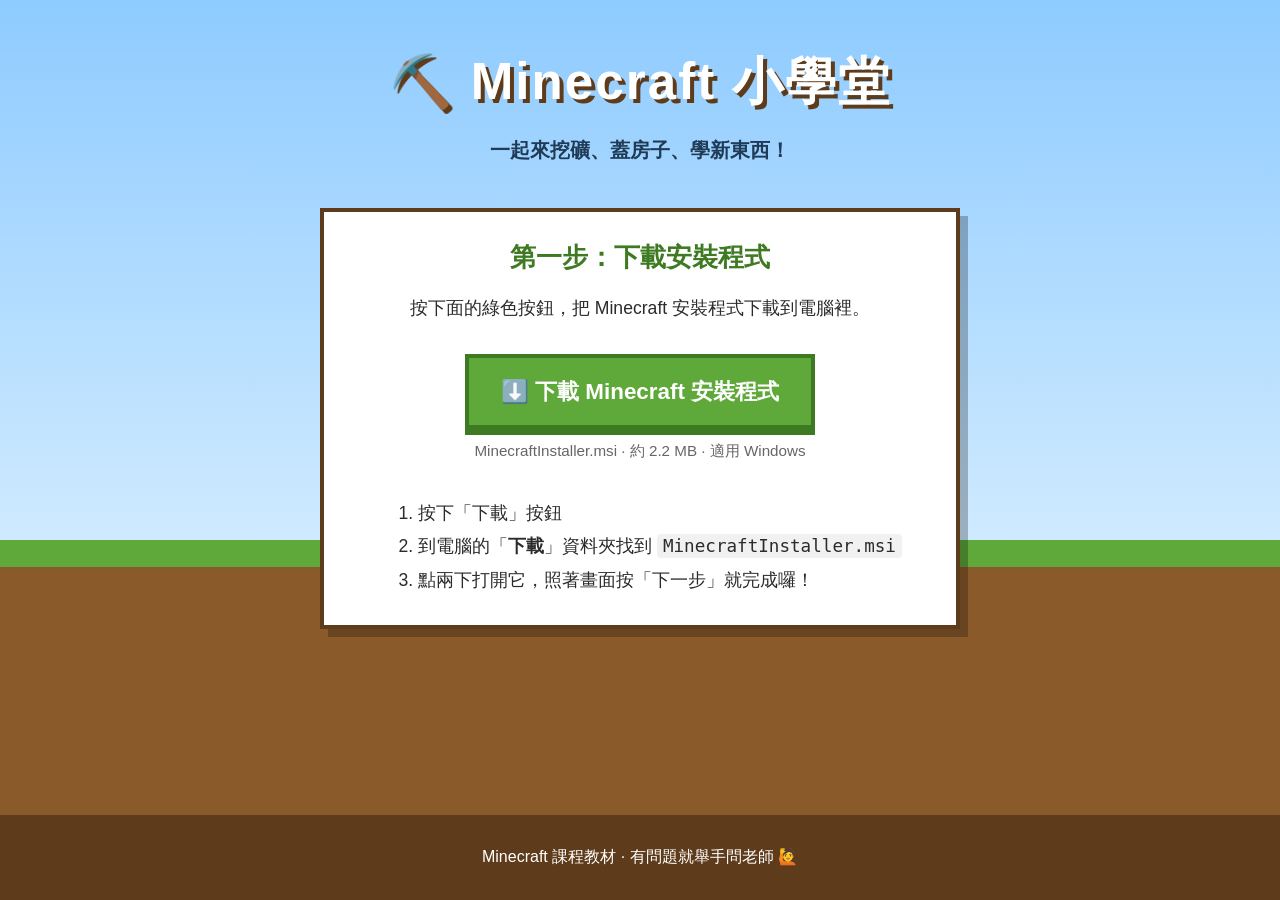
==== index.html @ a569761c "Add Minecraft class site with installer download Co-Authored-By: Claude Opus 5.5 <noreply@anthropic." ====
<!DOCTYPE html>
<html lang="zh-Hant">
<head>
  <meta charset="UTF-8">
  <meta name="viewport" content="width=device-width, initial-scale=1.0">
  <title>Minecraft 小學堂</title>
  <link rel="stylesheet" href="style.css">
</head>
<body>
  <header class="hero">
    <h1>⛏️ Minecraft 小學堂</h1>
    <p class="subtitle">一起來挖礦、蓋房子、學新東西！</p>
  </header>

  <main>
    <section class="card">
      <h2>第一步：下載安裝程式</h2>
      <p>按下面的綠色按鈕，把 Minecraft 安裝程式下載到電腦裡。</p>

      <a class="btn-download" href="downloads/MinecraftInstaller.msi" download>
        ⬇️ 下載 Minecraft 安裝程式
      </a>
      <p class="file-info">MinecraftInstaller.msi · 約 2.2 MB · 適用 Windows</p>

      <ol class="steps">
        <li>按下「下載」按鈕</li>
        <li>到電腦的「<strong>下載</strong>」資料夾找到 <code>MinecraftInstaller.msi</code></li>
        <li>點兩下打開它，照著畫面按「下一步」就完成囉！</li>
      </ol>
    </section>
  </main>

  <footer>
    <p>Minecraft 課程教材 · 有問題就舉手問老師 🙋</p>
  </footer>
</body>
</html>
---- style.css ----
:root {
  --sky: #8ecbff;
  --grass: #5fa83a;
  --grass-dark: #3d7a22;
  --dirt: #8b5a2b;
  --dirt-dark: #5e3b1a;
  --card: #ffffff;
  --text: #2b2b2b;
  --muted: #666;
}

* { box-sizing: border-box; }

body {
  margin: 0;
  font-family: "Microsoft JhengHei", "PingFang TC", "Noto Sans TC", sans-serif;
  color: var(--text);
  background: linear-gradient(var(--sky) 0%, #cfeaff 60%, var(--grass) 60%, var(--grass) 63%, var(--dirt) 63%);
  background-attachment: fixed;
  min-height: 100vh;
  display: flex;
  flex-direction: column;
}

.hero {
  text-align: center;
  padding: 48px 16px 24px;
}

.hero h1 {
  margin: 0;
  font-size: clamp(2rem, 6vw, 3.2rem);
  color: #fff;
  text-shadow: 4px 4px 0 var(--dirt-dark);
  letter-spacing: 2px;
}

.subtitle {
  font-size: 1.25rem;
  color: #1f3b57;
  font-weight: bold;
}

main {
  flex: 1;
  padding: 0 16px 32px;
}

.card {
  max-width: 640px;
  margin: 0 auto;
  background: var(--card);
  border: 4px solid var(--dirt-dark);
  box-shadow: 8px 8px 0 rgba(0, 0, 0, 0.25);
  padding: 28px 24px;
  text-align: center;
}

.card h2 {
  margin-top: 0;
  color: var(--grass-dark);
  font-size: 1.6rem;
}

.card p { font-size: 1.1rem; }

.btn-download {
  display: inline-block;
  margin: 16px 0 8px;
  padding: 18px 32px;
  font-size: 1.4rem;
  font-weight: bold;
  color: #fff;
  text-decoration: none;
  background: var(--grass);
  border: 4px solid var(--grass-dark);
  box-shadow: 0 6px 0 var(--grass-dark);
  transition: transform 0.08s, box-shadow 0.08s, background 0.15s;
}

.btn-download:hover { background: #6fc043; }

.btn-download:active {
  transform: translateY(6px);
  box-shadow: 0 0 0 var(--grass-dark);
}

.btn-download:focus-visible {
  outline: 4px solid #ffd23f;
  outline-offset: 4px;
}

.file-info {
  color: var(--muted);
  font-size: 0.95rem !important;
  margin-top: 4px;
}

.steps {
  text-align: left;
  display: inline-block;
  margin: 20px auto 0;
  font-size: 1.1rem;
  line-height: 1.9;
}

code {
  background: #f1f1f1;
  padding: 2px 6px;
  border-radius: 4px;
}

footer {
  text-align: center;
  color: #fff;
  padding: 16px;
  background: var(--dirt-dark);
}
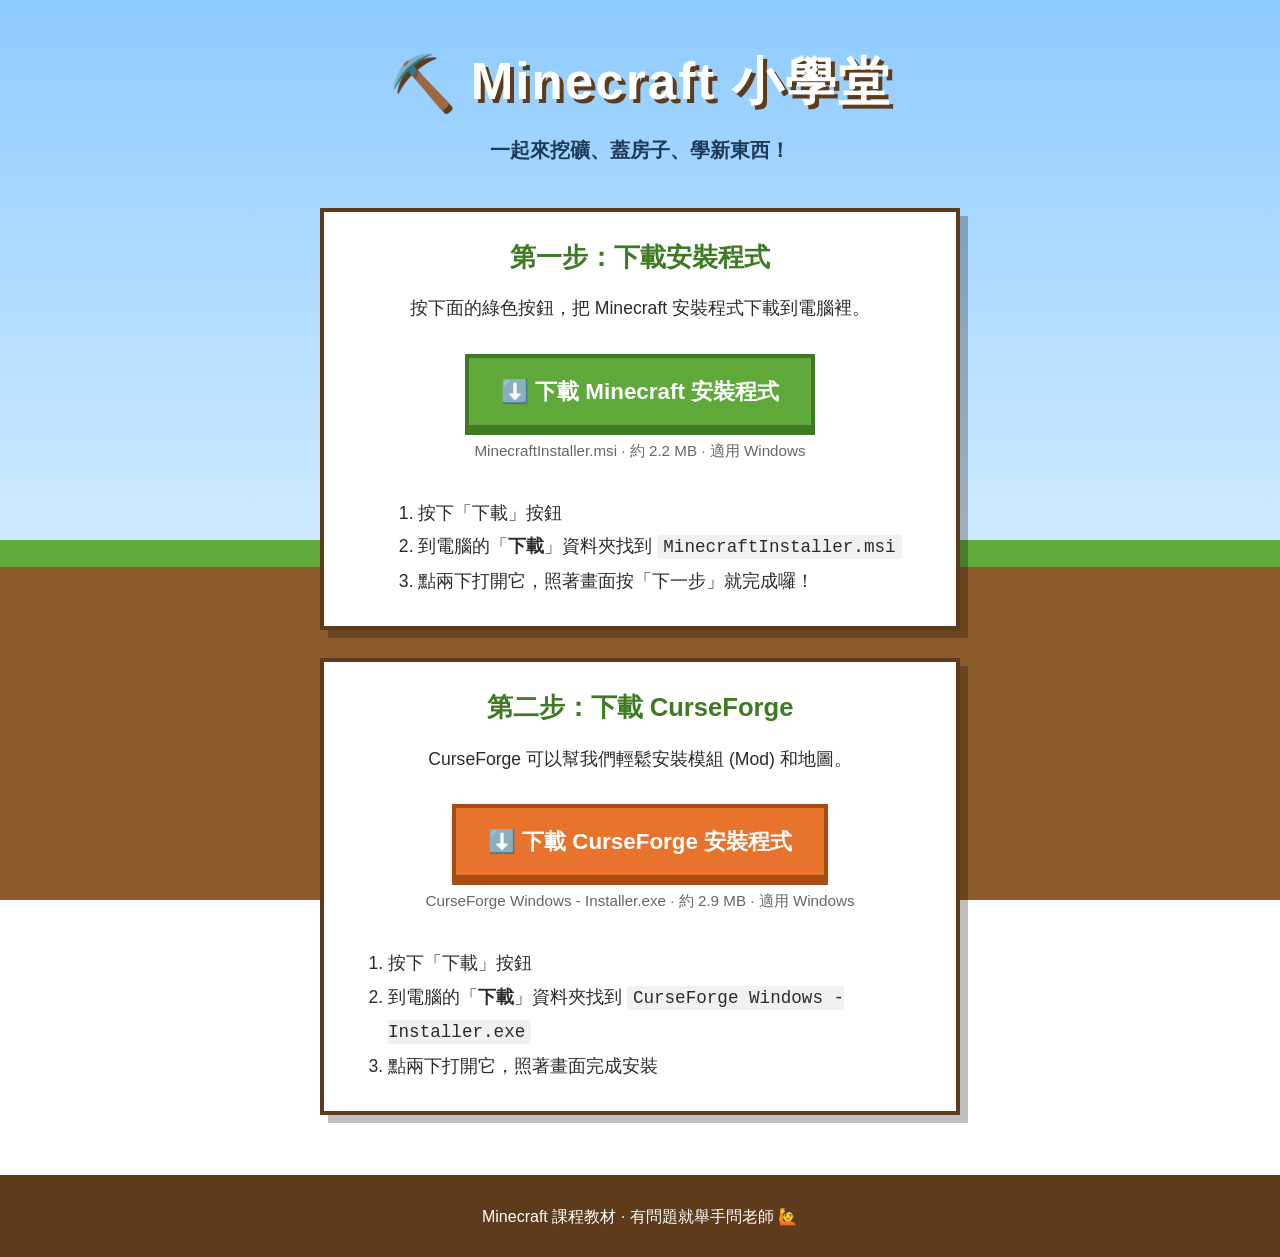
==== commit b761a974: "Add CurseForge installer download button Co-Authored-By: Claude Opus 5.5 <noreply@anthropic.com>" ====
--- a/index.html
+++ b/index.html
@@ -28,6 +28,22 @@
         <li>點兩下打開它，照著畫面按「下一步」就完成囉！</li>
       </ol>
     </section>
+
+    <section class="card">
+      <h2>第二步：下載 CurseForge</h2>
+      <p>CurseForge 可以幫我們輕鬆安裝模組 (Mod) 和地圖。</p>
+
+      <a class="btn-download btn-orange" href="downloads/CurseForge%20Windows%20-%20Installer.exe" download>
+        ⬇️ 下載 CurseForge 安裝程式
+      </a>
+      <p class="file-info">CurseForge Windows - Installer.exe · 約 2.9 MB · 適用 Windows</p>
+
+      <ol class="steps">
+        <li>按下「下載」按鈕</li>
+        <li>到電腦的「<strong>下載</strong>」資料夾找到 <code>CurseForge Windows - Installer.exe</code></li>
+        <li>點兩下打開它，照著畫面完成安裝</li>
+      </ol>
+    </section>
   </main>
 
   <footer>
--- a/style.css
+++ b/style.css
@@ -48,7 +48,7 @@
 
 .card {
   max-width: 640px;
-  margin: 0 auto;
+  margin: 0 auto 28px;
   background: var(--card);
   border: 4px solid var(--dirt-dark);
   box-shadow: 8px 8px 0 rgba(0, 0, 0, 0.25);
@@ -85,6 +85,16 @@
   box-shadow: 0 0 0 var(--grass-dark);
 }
 
+.btn-orange {
+  background: #e8732c;
+  border-color: #a84c14;
+  box-shadow: 0 6px 0 #a84c14;
+}
+
+.btn-orange:hover { background: #f5893f; }
+
+.btn-orange:active { box-shadow: 0 0 0 #a84c14; }
+
 .btn-download:focus-visible {
   outline: 4px solid #ffd23f;
   outline-offset: 4px;
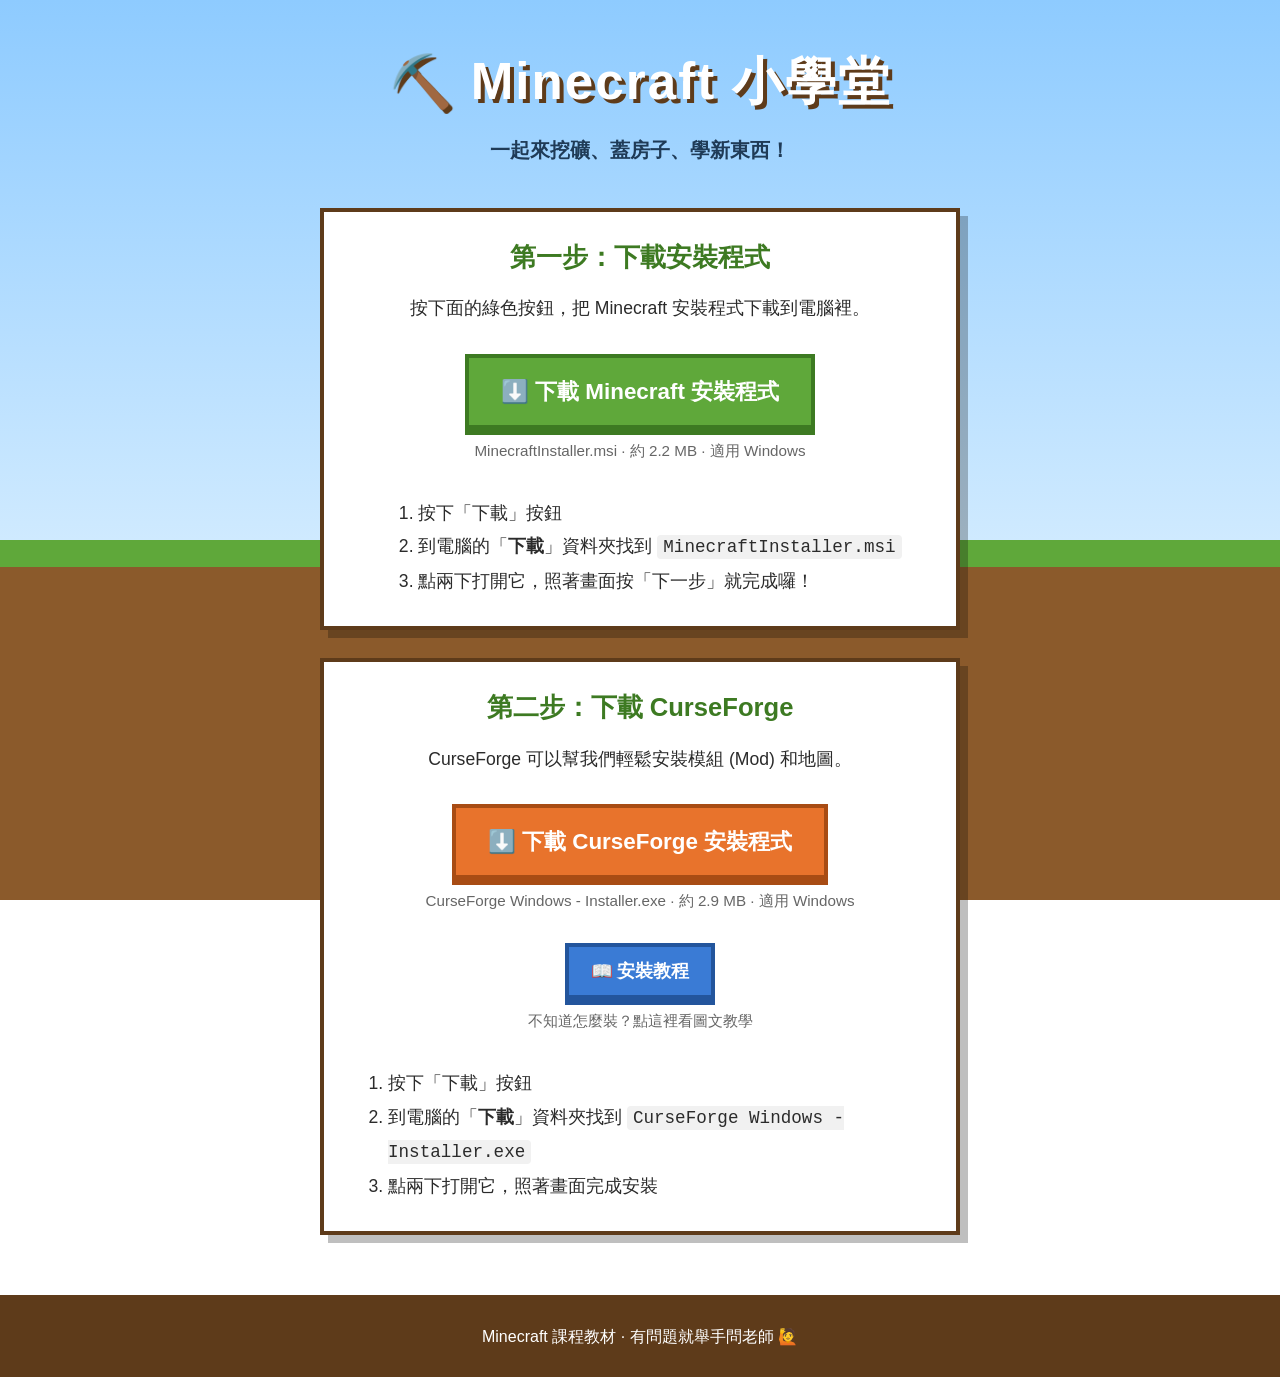
==== commit e8d92ce0: "Add CurseForge step-by-step install guide Co-Authored-By: Claude Opus 5.5 <noreply@anthropic.com>" ====
--- a/index.html
+++ b/index.html
@@ -38,6 +38,11 @@
       </a>
       <p class="file-info">CurseForge Windows - Installer.exe · 約 2.9 MB · 適用 Windows</p>
 
+      <a class="btn-download btn-guide btn-small" href="curseforge-guide.html">
+        📖 安裝教程
+      </a>
+      <p class="file-info">不知道怎麼裝？點這裡看圖文教學</p>
+
       <ol class="steps">
         <li>按下「下載」按鈕</li>
         <li>到電腦的「<strong>下載</strong>」資料夾找到 <code>CurseForge Windows - Installer.exe</code></li>
--- a/style.css
+++ b/style.css
@@ -95,6 +95,21 @@
 
 .btn-orange:active { box-shadow: 0 0 0 #a84c14; }
 
+.btn-small {
+  padding: 12px 22px;
+  font-size: 1.1rem;
+}
+
+.btn-guide {
+  background: #3a7bd5;
+  border-color: #23559c;
+  box-shadow: 0 6px 0 #23559c;
+}
+
+.btn-guide:hover { background: #4f8fe6; }
+
+.btn-guide:active { box-shadow: 0 0 0 #23559c; }
+
 .btn-download:focus-visible {
   outline: 4px solid #ffd23f;
   outline-offset: 4px;
@@ -126,3 +141,54 @@
   padding: 16px;
   background: var(--dirt-dark);
 }
+
+/* ---------- 教程頁 ---------- */
+.back-link {
+  max-width: 820px;
+  margin: 0 auto 28px;
+  font-size: 1.1rem;
+  font-weight: bold;
+}
+
+.back-link a { color: #1f3b57; }
+
+.guide-step {
+  max-width: 820px;
+  position: relative;
+}
+
+.step-num {
+  position: absolute;
+  top: -20px;
+  left: -16px;
+  width: 52px;
+  height: 52px;
+  line-height: 44px;
+  text-align: center;
+  font-size: 1.6rem;
+  font-weight: bold;
+  color: #fff;
+  background: #e8732c;
+  border: 4px solid #a84c14;
+}
+
+.guide-step img {
+  display: block;
+  max-width: 100%;
+  height: auto;
+  margin: 16px auto 0;
+  border: 3px solid #333;
+}
+
+.tip {
+  background: #fff6d6;
+  border-left: 6px solid #ffc83d;
+  padding: 10px 14px;
+  text-align: left;
+}
+
+.guide-step.done { background: #eaf7e1; }
+
+@media (max-width: 600px) {
+  .step-num { left: 8px; }
+}
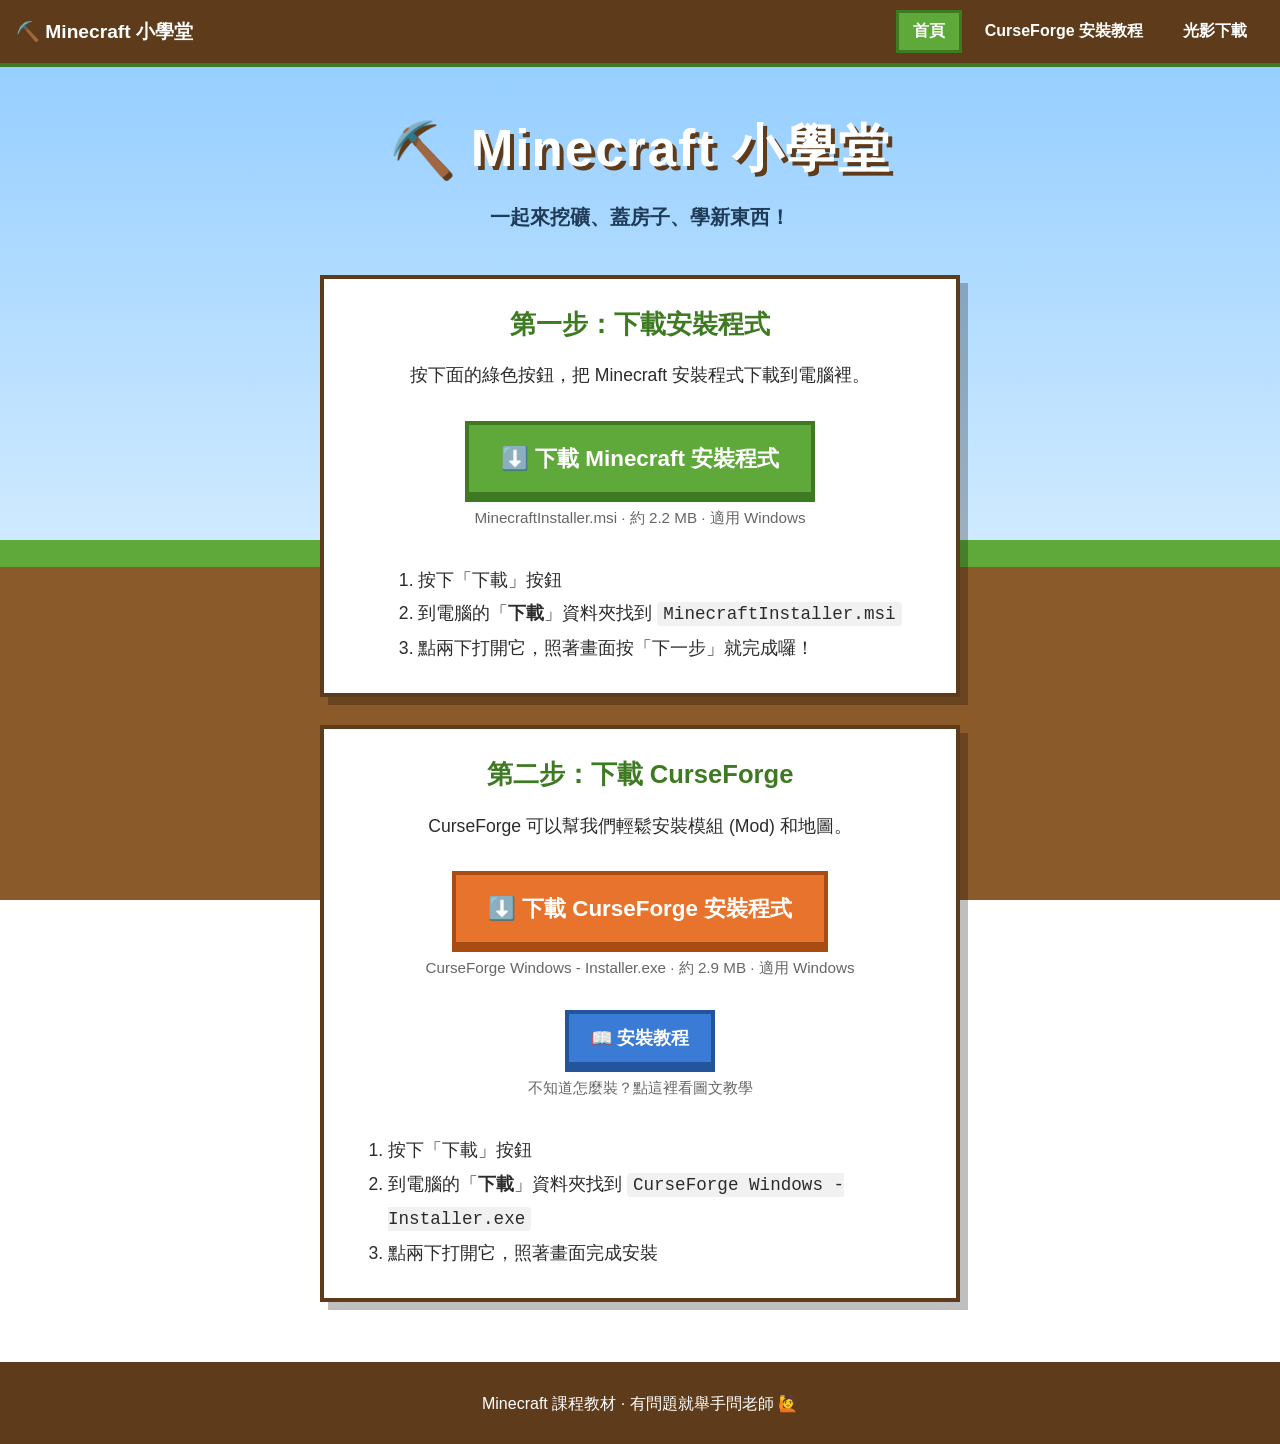
==== commit 56c55e34: "Add shaders guide page and top navigation menu Co-Authored-By: Claude Opus 5.5 <noreply@anthropic.co" ====
--- a/index.html
+++ b/index.html
@@ -7,6 +7,15 @@
   <link rel="stylesheet" href="style.css">
 </head>
 <body>
+  <nav class="topnav">
+    <a class="brand" href="index.html">⛏️ Minecraft 小學堂</a>
+    <ul>
+      <li><a href="index.html" aria-current="page">首頁</a></li>
+      <li><a href="curseforge-guide.html">CurseForge 安裝教程</a></li>
+      <li><a href="shaders-guide.html">光影下載</a></li>
+    </ul>
+  </nav>
+
   <header class="hero">
     <h1>⛏️ Minecraft 小學堂</h1>
     <p class="subtitle">一起來挖礦、蓋房子、學新東西！</p>
--- a/style.css
+++ b/style.css
@@ -192,3 +192,52 @@
 @media (max-width: 600px) {
   .step-num { left: 8px; }
 }
+
+/* ---------- 上方選單 ---------- */
+.topnav {
+  display: flex;
+  flex-wrap: wrap;
+  align-items: center;
+  justify-content: space-between;
+  gap: 8px 16px;
+  padding: 10px 16px;
+  background: var(--dirt-dark);
+  border-bottom: 4px solid var(--grass-dark);
+}
+
+.topnav .brand {
+  color: #fff;
+  font-weight: bold;
+  font-size: 1.2rem;
+  text-decoration: none;
+}
+
+.topnav ul {
+  display: flex;
+  flex-wrap: wrap;
+  gap: 6px;
+  margin: 0;
+  padding: 0;
+  list-style: none;
+}
+
+.topnav ul a {
+  display: block;
+  padding: 8px 14px;
+  color: #fff;
+  font-weight: bold;
+  text-decoration: none;
+  border: 3px solid transparent;
+}
+
+.topnav ul a:hover { background: rgba(255, 255, 255, 0.15); }
+
+.topnav ul a[aria-current="page"] {
+  background: var(--grass);
+  border-color: var(--grass-dark);
+}
+
+.tip.warn {
+  background: #ffe3e0;
+  border-left-color: #e0442f;
+}
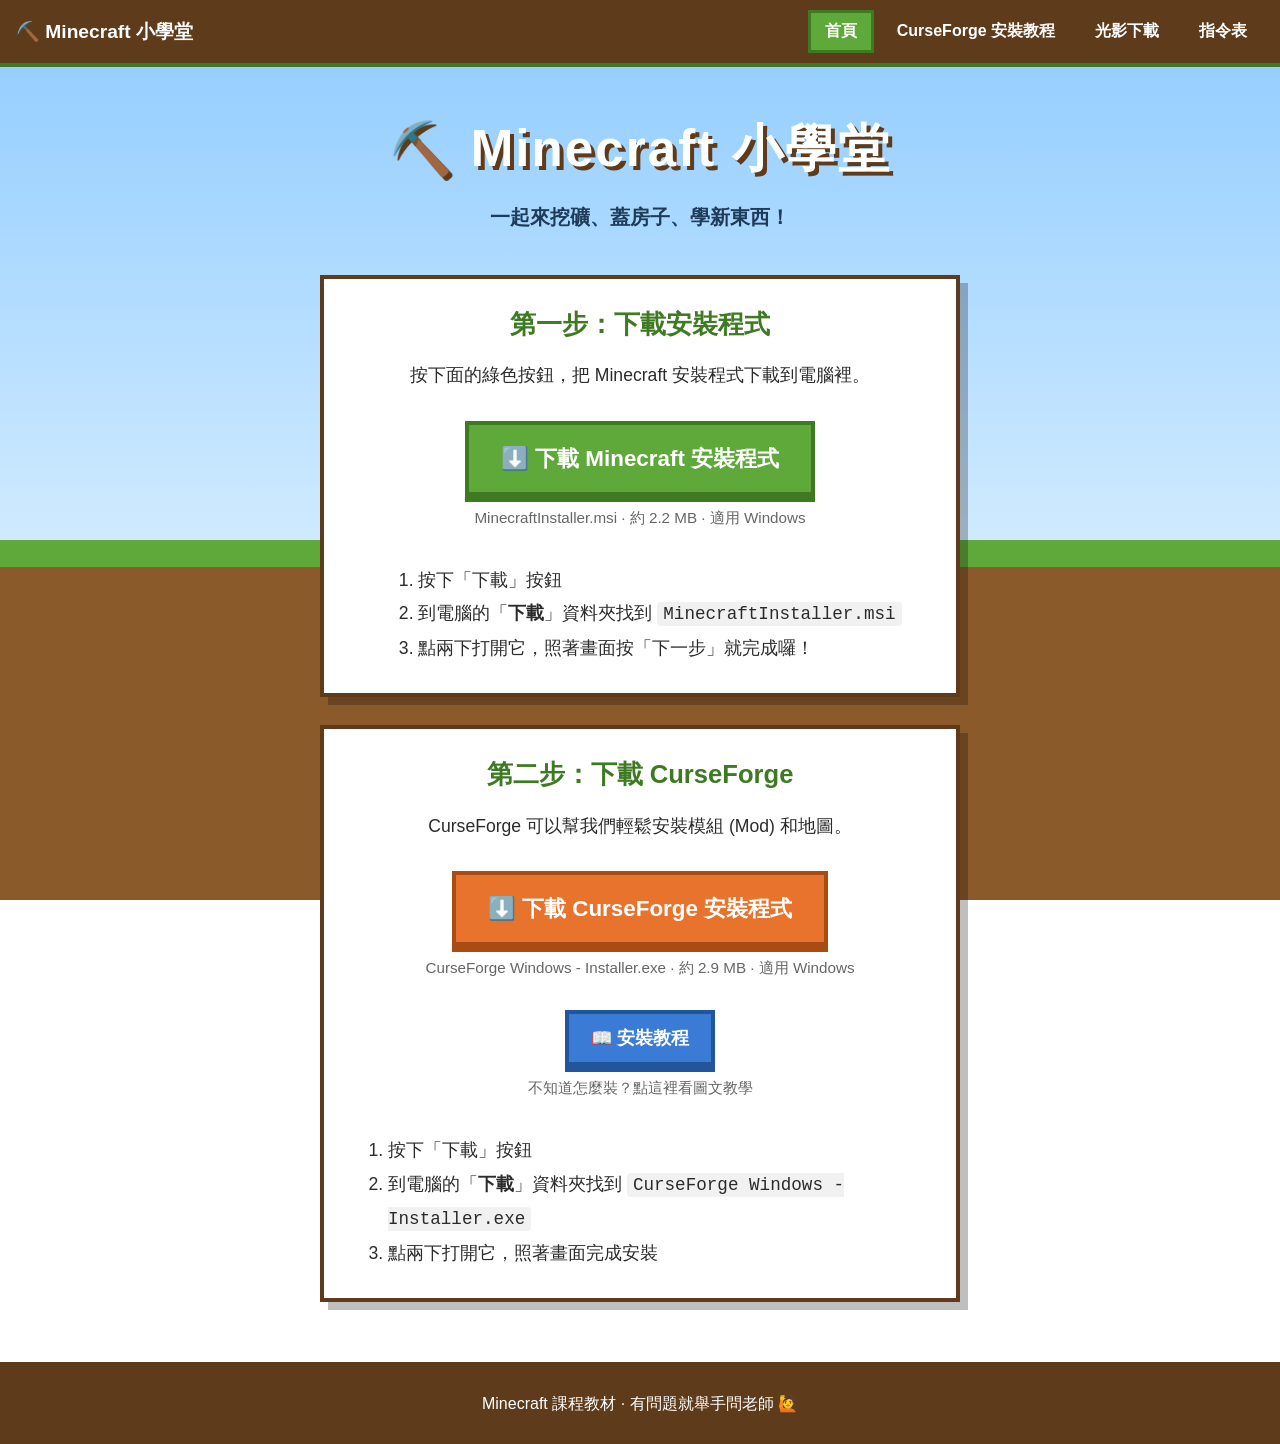
==== commit d5357bf7: "Add command table page with ID dropdowns and copy buttons Co-Authored-By: Claude Opus 5.5 <noreply@a" ====
--- a/index.html
+++ b/index.html
@@ -13,6 +13,7 @@
       <li><a href="index.html" aria-current="page">首頁</a></li>
       <li><a href="curseforge-guide.html">CurseForge 安裝教程</a></li>
       <li><a href="shaders-guide.html">光影下載</a></li>
+      <li><a href="commands.html">指令表</a></li>
     </ul>
   </nav>
 
--- a/style.css
+++ b/style.css
@@ -241,3 +241,107 @@
   background: #ffe3e0;
   border-left-color: #e0442f;
 }
+
+/* ---------- 指令表 ---------- */
+.cmd-howto, .cmd-card {
+  max-width: 980px;
+  text-align: left;
+}
+
+.cmd-howto .steps { display: block; margin-top: 0; }
+
+kbd {
+  display: inline-block;
+  min-width: 1.6em;
+  padding: 1px 6px;
+  font-family: inherit;
+  font-weight: bold;
+  text-align: center;
+  background: #eee;
+  border: 2px solid #999;
+  border-bottom-width: 4px;
+  border-radius: 4px;
+}
+
+.cmd-table { display: flex; flex-direction: column; }
+
+.cmd-row {
+  display: grid;
+  grid-template-columns: minmax(160px, 1fr) 2fr;
+  gap: 8px 16px;
+  align-items: center;
+  padding: 12px 0;
+  border-top: 2px dashed #ddd;
+}
+
+.cmd-use {
+  font-size: 1.1rem;
+  font-weight: bold;
+}
+
+.cmd-right {
+  display: flex;
+  align-items: center;
+  gap: 10px;
+  min-width: 0;
+}
+
+.cmd-code {
+  flex: 1;
+  min-width: 0;
+  display: flex;
+  flex-wrap: wrap;
+  align-items: center;
+  row-gap: 4px;
+  padding: 8px 10px;
+  font-family: Consolas, "Courier New", monospace;
+  font-size: 1rem;
+  color: #f5f5f5;
+  background: #2b2b2b;
+  border: 3px solid #111;
+  border-radius: 0;
+  white-space: pre-wrap;
+  word-break: break-all;
+}
+
+.cmd-code select,
+.cmd-code input {
+  margin: 0 2px;
+  padding: 3px 4px;
+  font-family: inherit;
+  font-size: 0.95rem;
+  color: #2b2b2b;
+  background: #ffe9a8;
+  border: 2px solid #ffc83d;
+  max-width: 100%;
+}
+
+.btn-copy {
+  flex-shrink: 0;
+  padding: 10px 14px;
+  font-family: inherit;
+  font-size: 1rem;
+  font-weight: bold;
+  color: #fff;
+  cursor: pointer;
+  background: var(--grass);
+  border: 3px solid var(--grass-dark);
+  box-shadow: 0 4px 0 var(--grass-dark);
+}
+
+.btn-copy:hover { background: #6fc043; }
+
+.btn-copy:active {
+  transform: translateY(4px);
+  box-shadow: 0 0 0 var(--grass-dark);
+}
+
+.btn-copy.copied {
+  background: #3a7bd5;
+  border-color: #23559c;
+  box-shadow: 0 4px 0 #23559c;
+}
+
+@media (max-width: 700px) {
+  .cmd-row { grid-template-columns: 1fr; }
+}
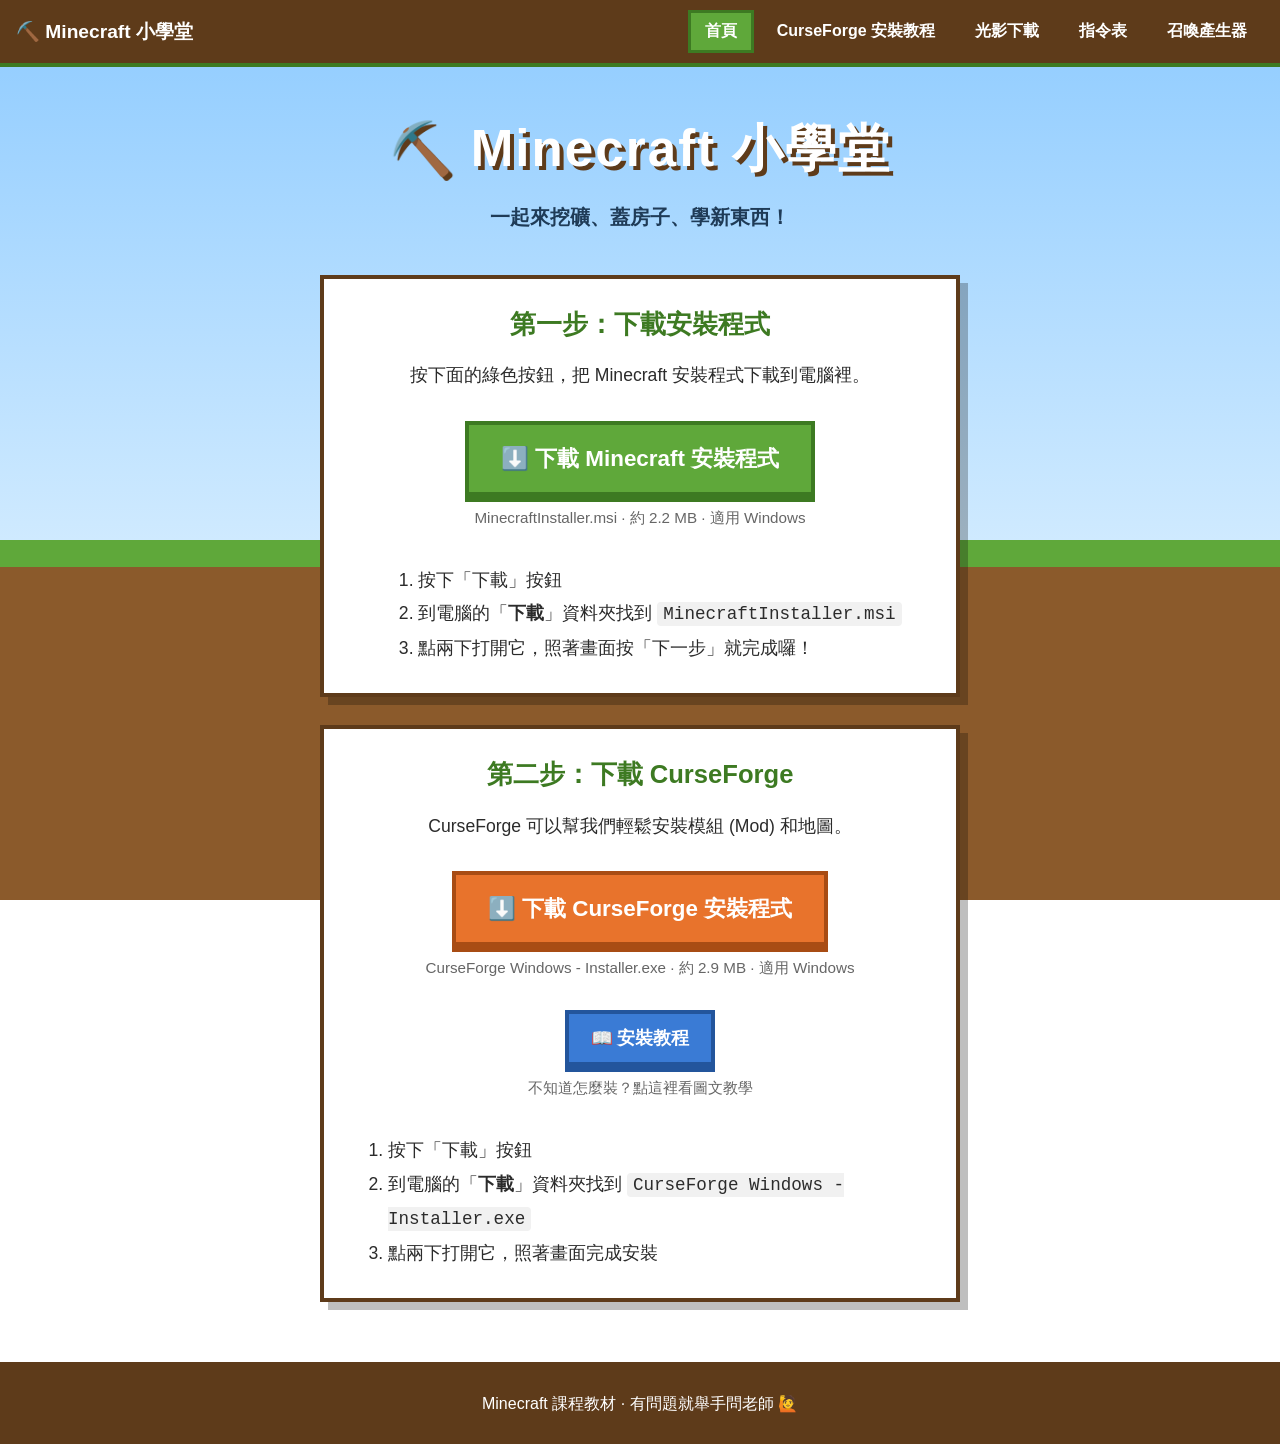
==== commit 7b0096f1: "Add summon generator page and share the icon picker Co-Authored-By: Claude Opus 5.5 <noreply@anthrop" ====
--- a/index.html
+++ b/index.html
@@ -14,6 +14,7 @@
       <li><a href="curseforge-guide.html">CurseForge 安裝教程</a></li>
       <li><a href="shaders-guide.html">光影下載</a></li>
       <li><a href="commands.html">指令表</a></li>
+      <li><a href="summon.html">召喚產生器</a></li>
     </ul>
   </nav>
 
--- a/style.css
+++ b/style.css
@@ -263,16 +263,30 @@
   border-radius: 4px;
 }
 
-.cmd-table { display: flex; flex-direction: column; }
-
-.cmd-row {
-  display: grid;
-  grid-template-columns: minmax(160px, 1fr) 2fr;
-  gap: 8px 16px;
-  align-items: center;
-  padding: 12px 0;
-  border-top: 2px dashed #ddd;
-}
+.cmd-table {
+  width: 100%;
+  border-collapse: collapse;
+  table-layout: fixed;
+}
+
+.cmd-table th {
+  padding: 8px 10px;
+  font-size: 1rem;
+  text-align: left;
+  color: #fff;
+  background: var(--dirt);
+  border: 2px solid var(--dirt-dark);
+}
+
+.cmd-table th:first-child { width: 30%; }
+
+.cmd-table td {
+  padding: 10px;
+  vertical-align: middle;
+  border: 2px solid #ddd;
+}
+
+.cmd-table tbody tr:nth-child(even) td { background: #f7f7f2; }
 
 .cmd-use {
   font-size: 1.1rem;
@@ -292,7 +306,7 @@
   display: flex;
   flex-wrap: wrap;
   align-items: center;
-  row-gap: 4px;
+  row-gap: 6px;
   padding: 8px 10px;
   font-family: Consolas, "Courier New", monospace;
   font-size: 1rem;
@@ -316,6 +330,26 @@
   max-width: 100%;
 }
 
+.cmd-code input.coord {
+  width: 5.5ch;
+  text-align: center;
+  background: #fff;
+  border-color: #9ad06f;
+}
+
+.cmd-code input.coord::placeholder { color: #8a8a8a; }
+
+.cmd-code input.need {
+  background: #ffd6d0;
+  border-color: #e0442f;
+  animation: shake 0.3s;
+}
+
+@keyframes shake {
+  25% { transform: translateX(-3px); }
+  75% { transform: translateX(3px); }
+}
+
 .btn-copy {
   flex-shrink: 0;
   padding: 10px 14px;
@@ -327,6 +361,7 @@
   background: var(--grass);
   border: 3px solid var(--grass-dark);
   box-shadow: 0 4px 0 var(--grass-dark);
+  white-space: nowrap;
 }
 
 .btn-copy:hover { background: #6fc043; }
@@ -342,6 +377,134 @@
   box-shadow: 0 4px 0 #23559c;
 }
 
+.btn-copy.warn {
+  background: #e0442f;
+  border-color: #9c2516;
+  box-shadow: 0 4px 0 #9c2516;
+}
+
+/* ---------- 方塊／物品圖示選擇器 ---------- */
+.mc-icon {
+  display: inline-block;
+  flex-shrink: 0;
+  width: 32px;
+  height: 32px;
+  background-image: url("assets/mc-icons.png");
+  background-repeat: no-repeat;
+  image-rendering: pixelated;
+}
+
+.mc-picker {
+  display: inline-flex;
+  align-items: center;
+  gap: 6px;
+  margin: 0 2px;
+  padding: 2px 8px 2px 4px;
+  font-family: "Microsoft JhengHei", "PingFang TC", "Noto Sans TC", sans-serif;
+  font-size: 0.95rem;
+  font-weight: bold;
+  color: #fff;
+  cursor: pointer;
+  background: #7d9b45;
+  border: 2px solid #5d7a2c;
+  border-radius: 18px;
+}
+
+.mc-picker:hover { background: #8cab50; }
+
+.pick-kind { padding-left: 6px; }
+
+.pick-name {
+  max-width: 12em;
+  overflow: hidden;
+  text-overflow: ellipsis;
+  white-space: nowrap;
+  padding: 2px 6px;
+  background: rgba(0, 0, 0, 0.18);
+  border-radius: 4px;
+}
+
+.mc-popup {
+  position: absolute;
+  z-index: 50;
+  padding: 10px;
+  background: #c6c6c6;
+  border: 4px solid #fff;
+  outline: 3px solid #555;
+  box-shadow: 6px 6px 0 rgba(0, 0, 0, 0.35);
+}
+
+.mc-popup[hidden] { display: none; }
+
+.mc-search {
+  display: flex;
+  align-items: center;
+  margin-bottom: 8px;
+  background: #555;
+  border: 2px solid #333;
+}
+
+.mc-search input {
+  flex: 1;
+  min-width: 0;
+  padding: 8px 10px;
+  font-family: inherit;
+  font-size: 1rem;
+  color: #fff;
+  background: transparent;
+  border: 0;
+  outline: none;
+}
+
+.mc-search input::placeholder { color: #ccc; }
+
+.mc-search span { padding: 0 10px; }
+
+.mc-grid {
+  max-height: 340px;
+  overflow-y: auto;
+  background: #8b8b8b;
+  border: 2px solid #373737;
+}
+
+.mc-grid-inner {
+  display: grid;
+  grid-template-columns: repeat(auto-fill, minmax(48px, 1fr));
+}
+
+.mc-cell {
+  display: flex;
+  align-items: center;
+  justify-content: center;
+  height: 48px;
+  padding: 0;
+  cursor: pointer;
+  background: #8b8b8b;
+  border: 2px solid;
+  border-color: #373737 #fff #fff #373737;
+}
+
+.mc-cell[hidden] { display: none; }
+
+.mc-cell:hover,
+.mc-cell:focus-visible {
+  background: #c5c5c5;
+  outline: none;
+}
+
+.mc-cell.selected { background: #dcdcdc; }
+
+.mc-empty {
+  margin: 8px 0 0;
+  text-align: center;
+  font-weight: bold;
+}
+
 @media (max-width: 700px) {
-  .cmd-row { grid-template-columns: 1fr; }
-}
+  .cmd-table thead { display: none; }
+  .cmd-table, .cmd-table tbody, .cmd-table tr, .cmd-table td { display: block; width: 100%; }
+  .cmd-table tr { border-top: 3px solid var(--dirt); }
+  .cmd-table td { border: 0; }
+  .cmd-table td.cmd-use { padding-bottom: 0; }
+  .cmd-right { flex-direction: column; align-items: stretch; }
+}
